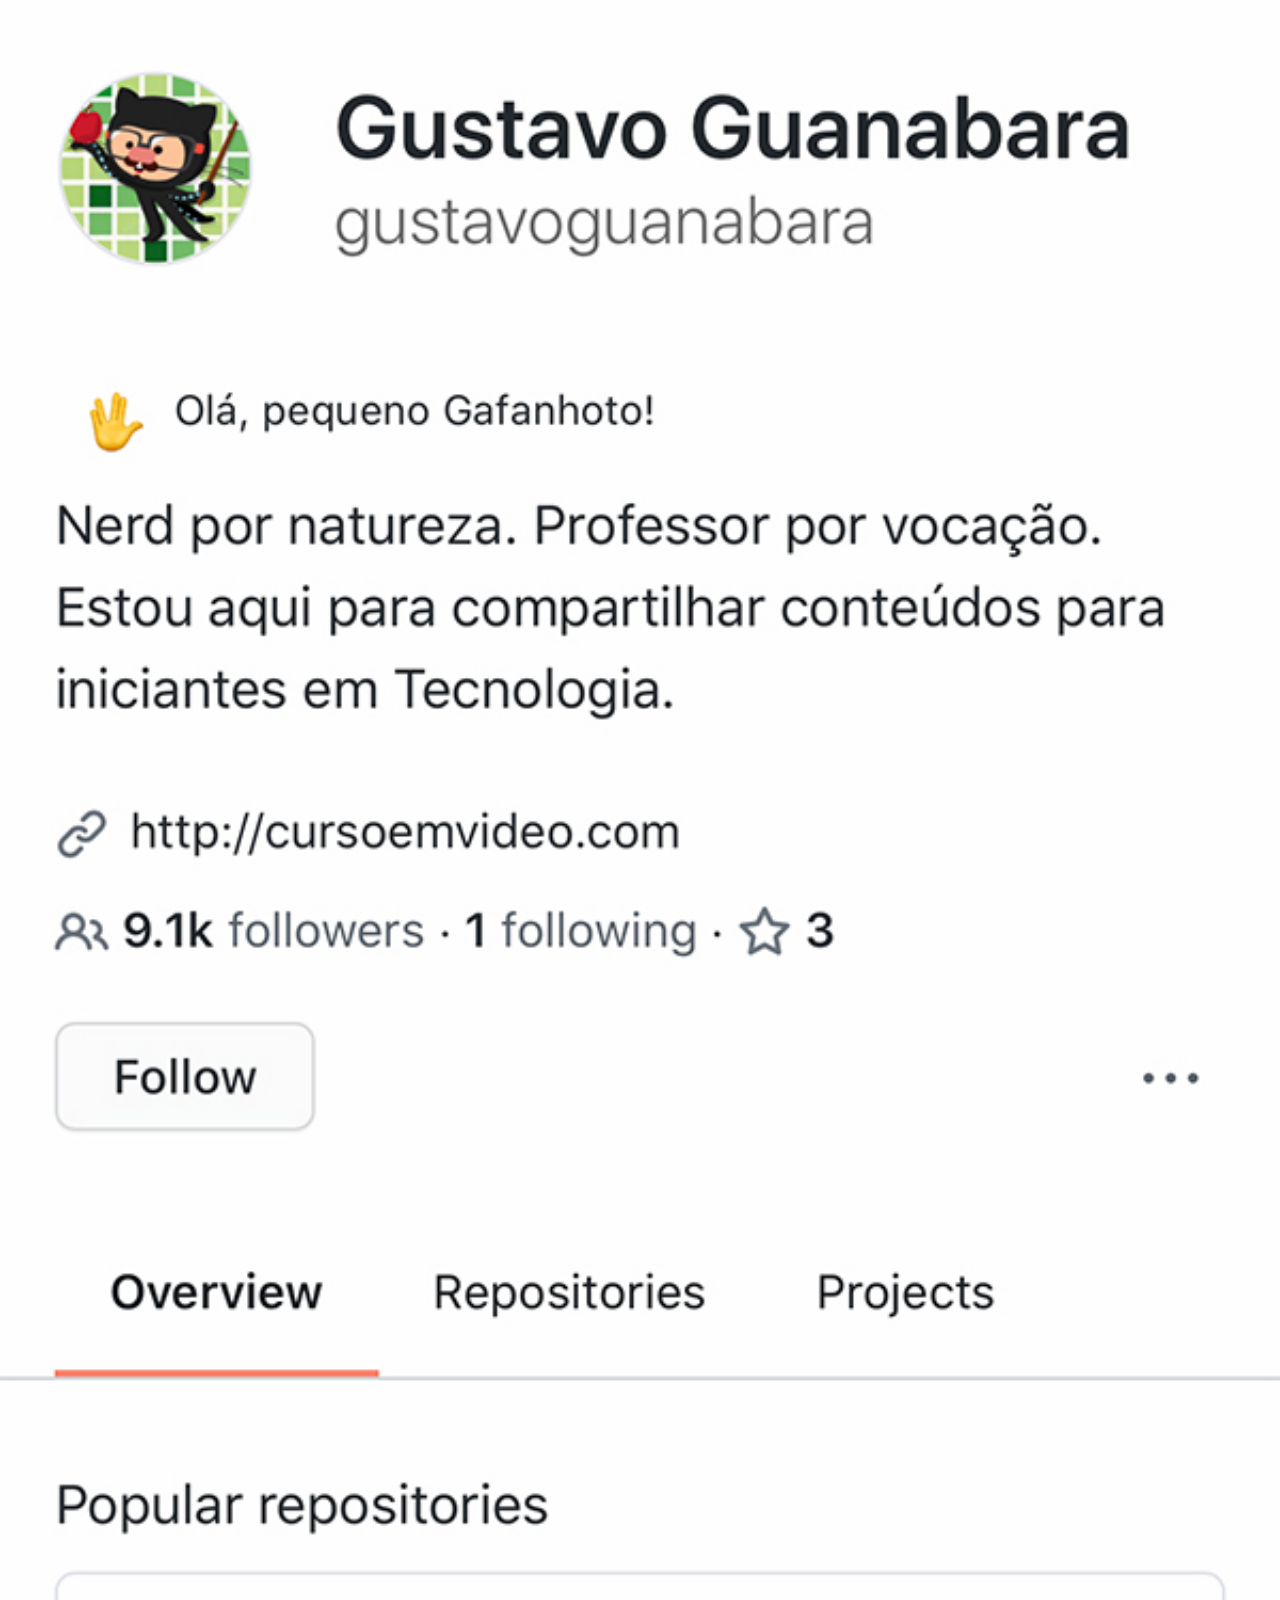
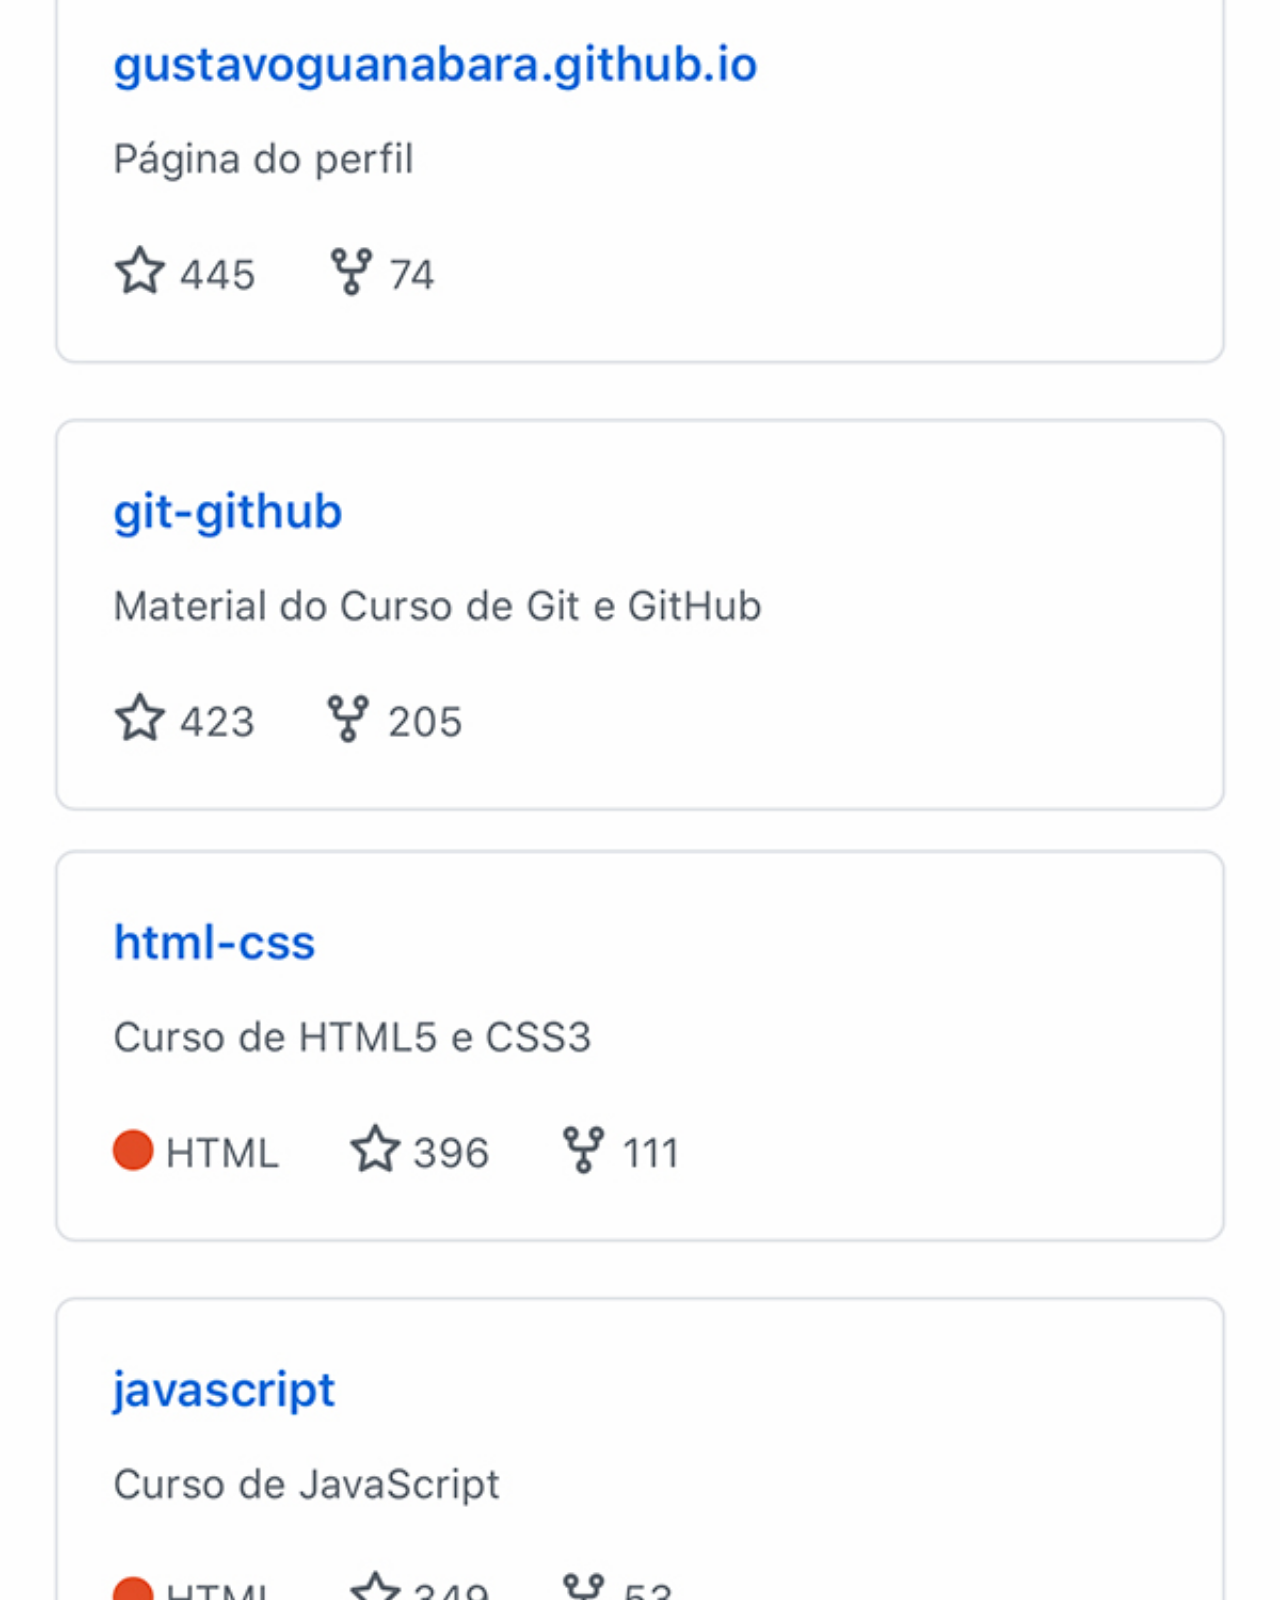
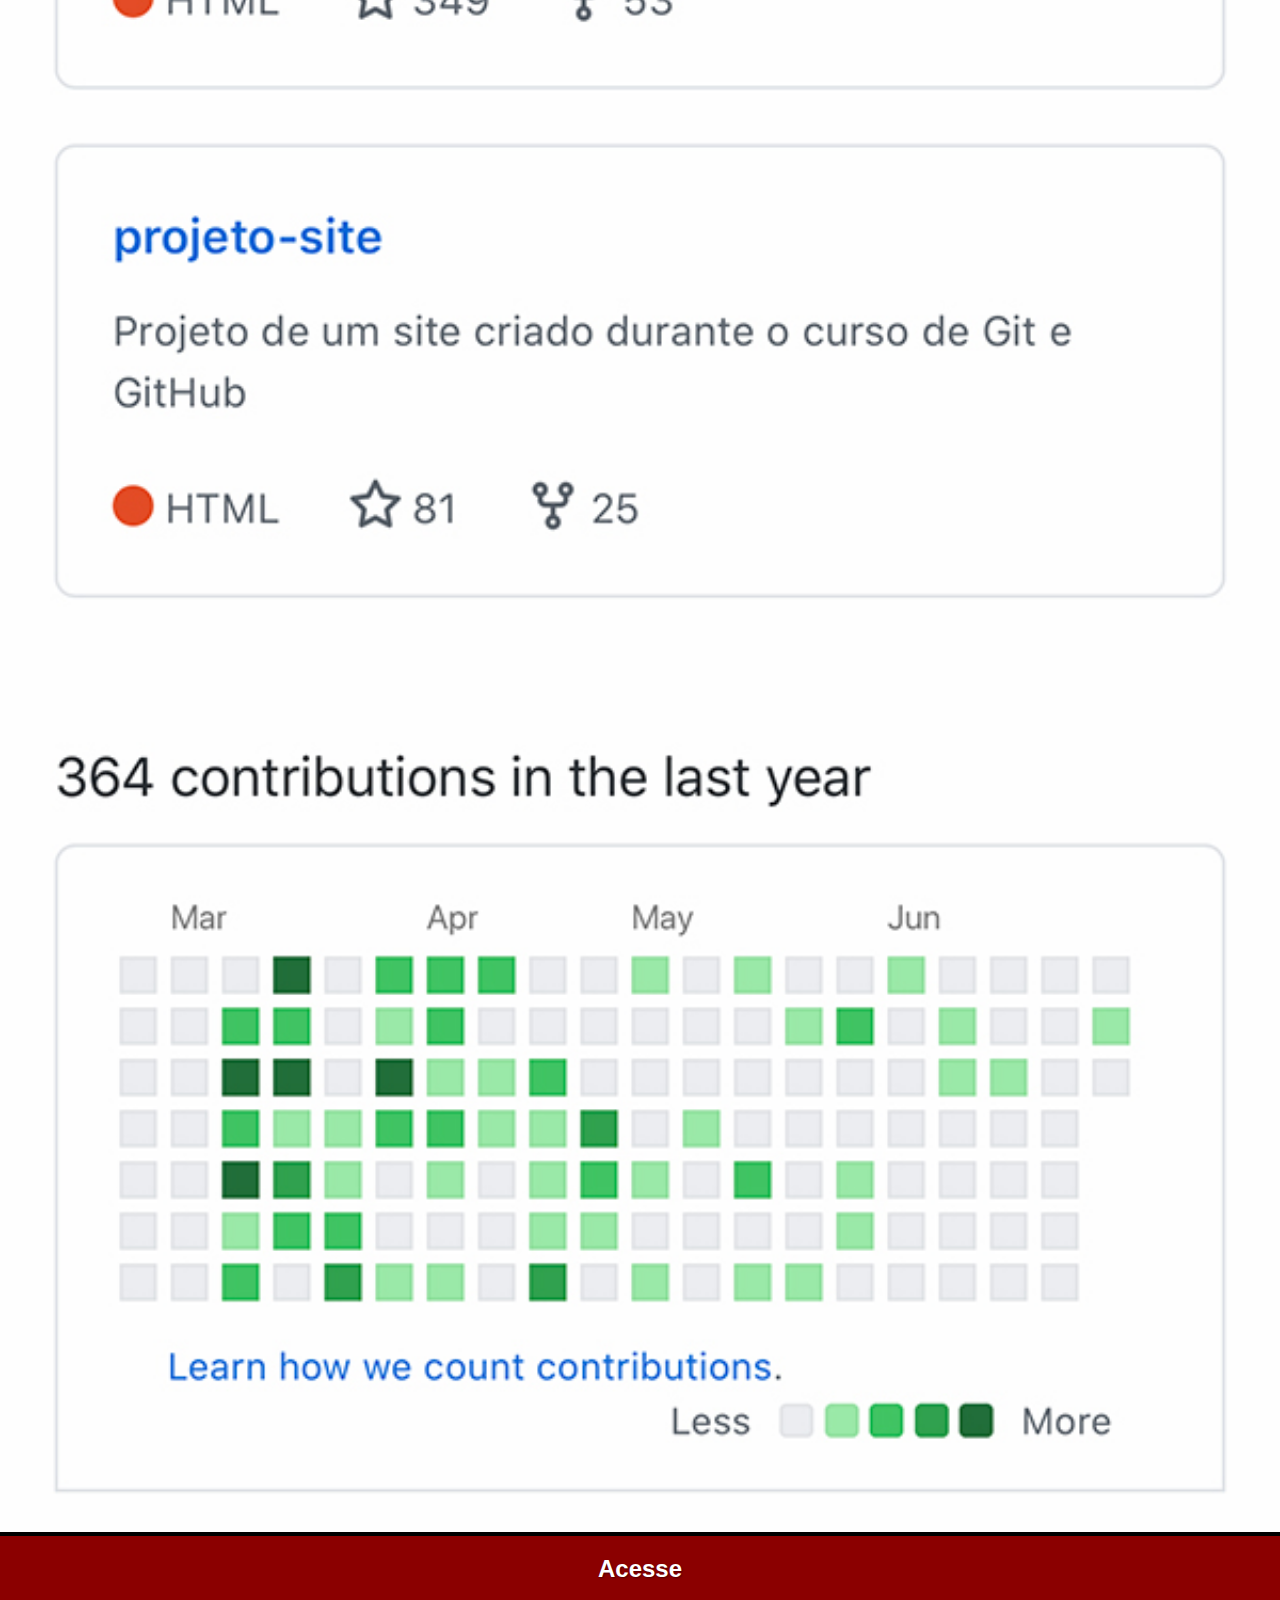
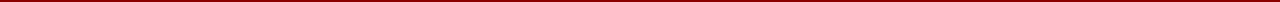
==== pags/pagGithub.html @ ceec60b9 "v.1" ====
<!DOCTYPE html>
<html lang="pt-br">
<head>
    <meta charset="UTF-8">
    <meta name="viewport" content="width=device-width, initial-scale=1.0">
    <title>Github</title>
    <link rel="stylesheet" href="../design/pagstyle.css">
</head>
<body>
    <img src="../images/tela-github.jpg" alt="Github">
    <a href="https://github.com/gustavoguanabara" target="_blank">
        <p>Acesse</p>
    </a>
</body>
</html>
---- design/pagstyle.css ----
@charset "UTF-8";

* {
    margin: 0px;
    padding: 0px;
    font-family: Arial, Helvetica, sans-serif;
    background-color: black;
    scrollbar-width: none;
}

img {
    width: 100%;
}

a {
    display: block;
    text-decoration: none;
}

a > p {
    font-weight: bolder;
    font-size: 1.5em;
    text-align: center;
    color: white;
    text-shadow: 1px 1px 2px rgba(0, 0, 0, 0.425);
    padding: 0.8em;
    background-color: darkred;
}

a > p:hover {
    background-color: red;
}
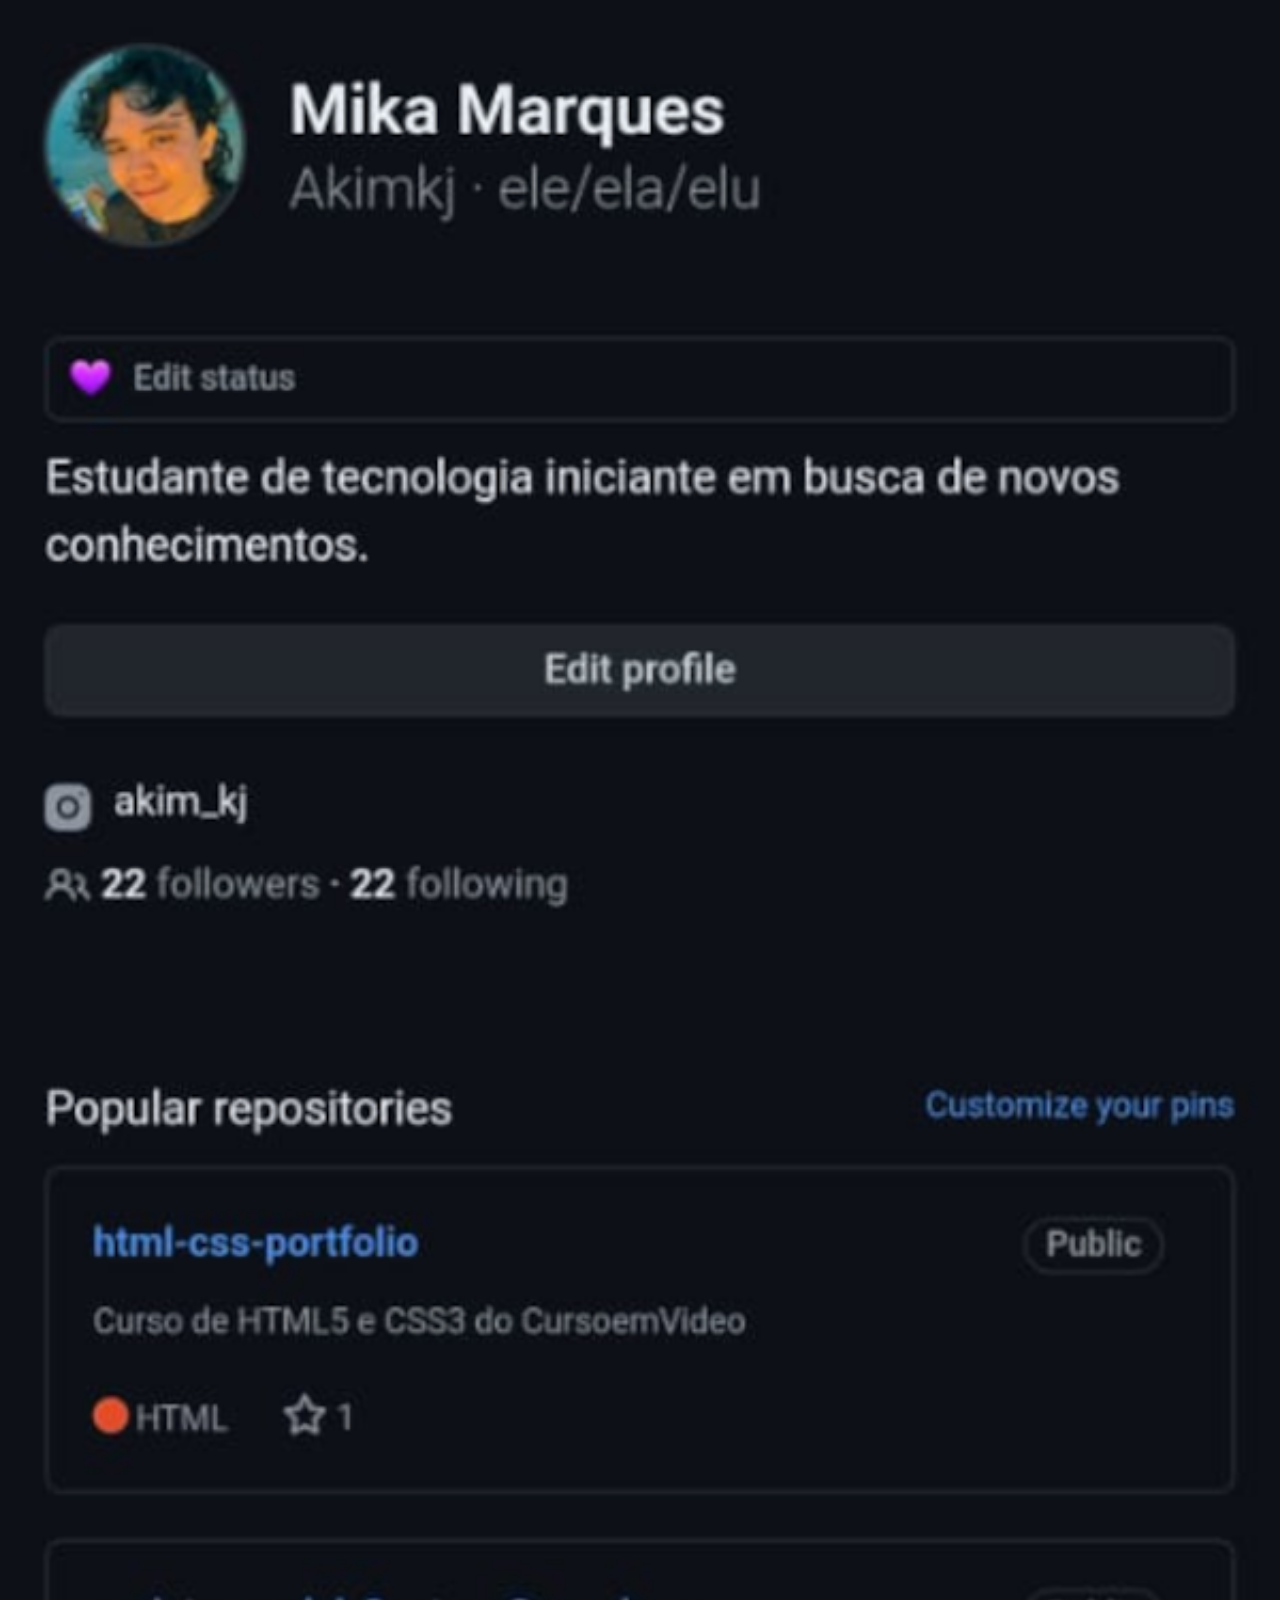
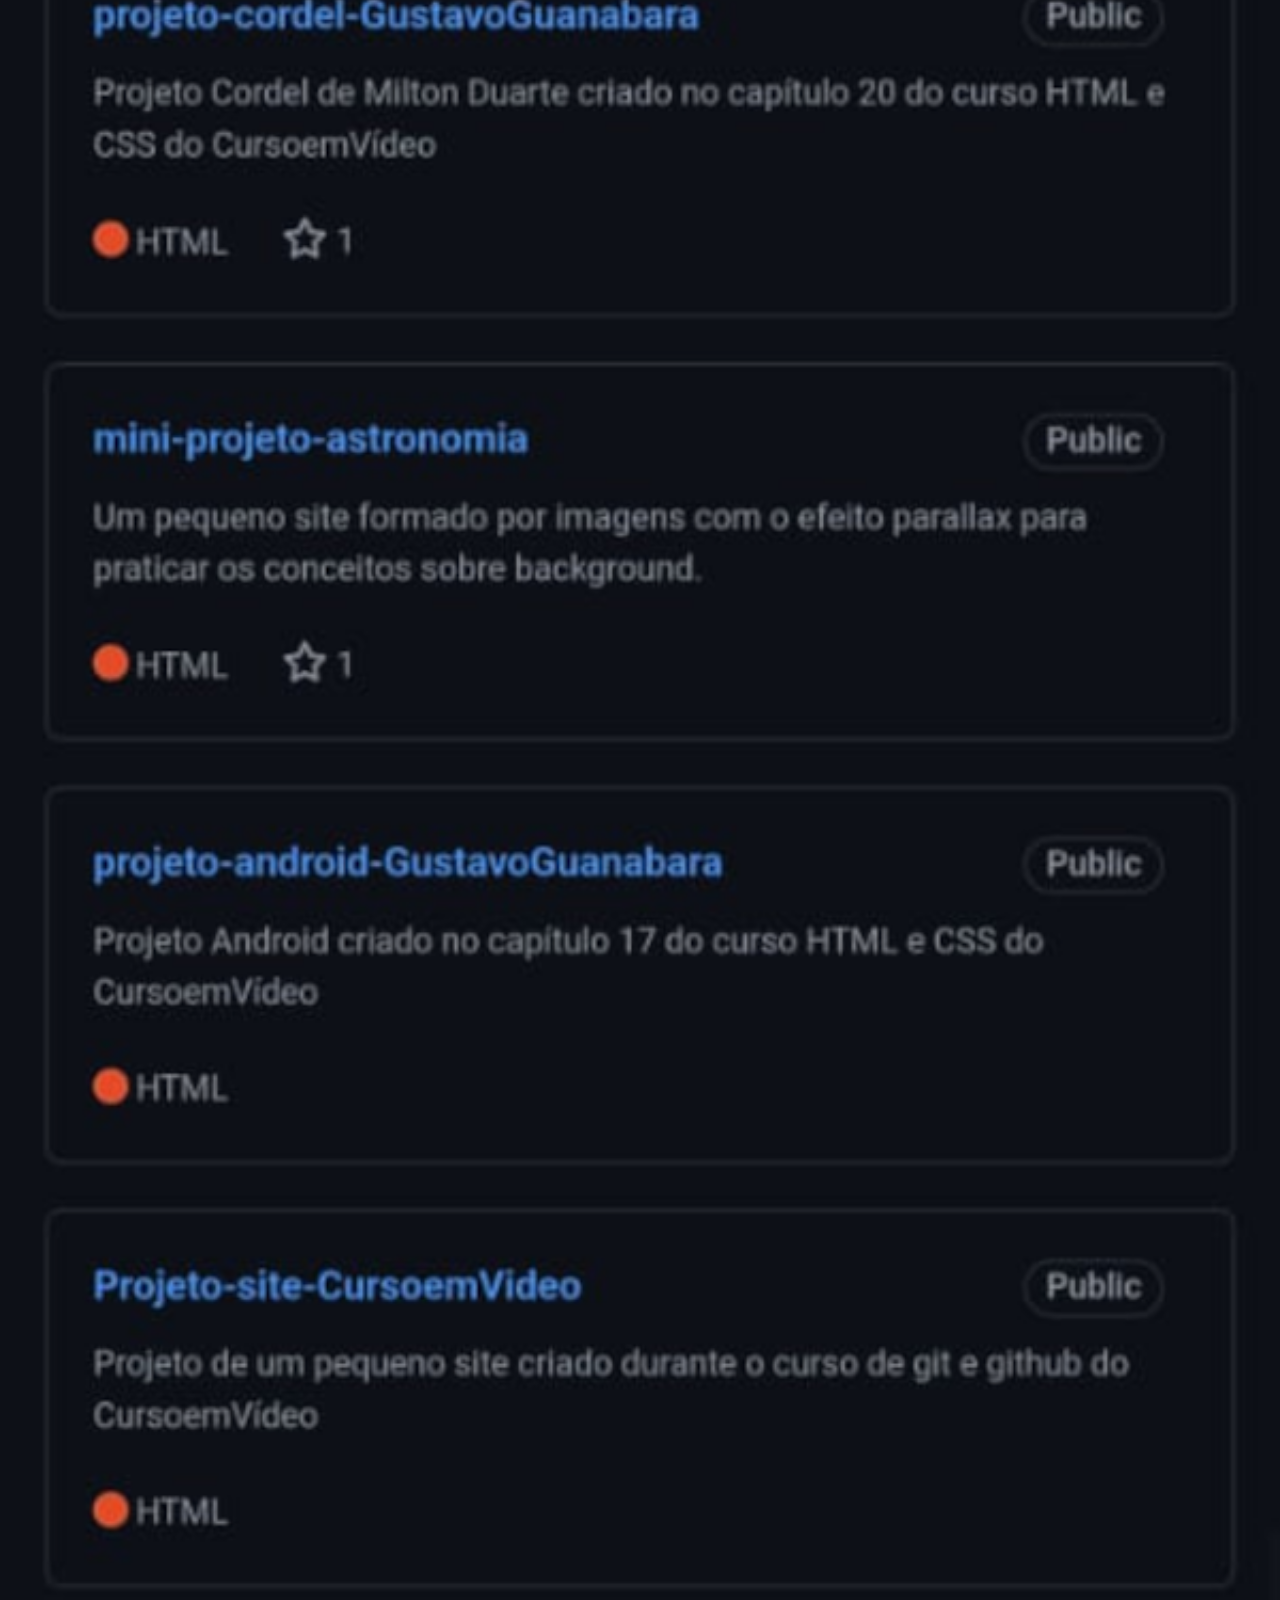
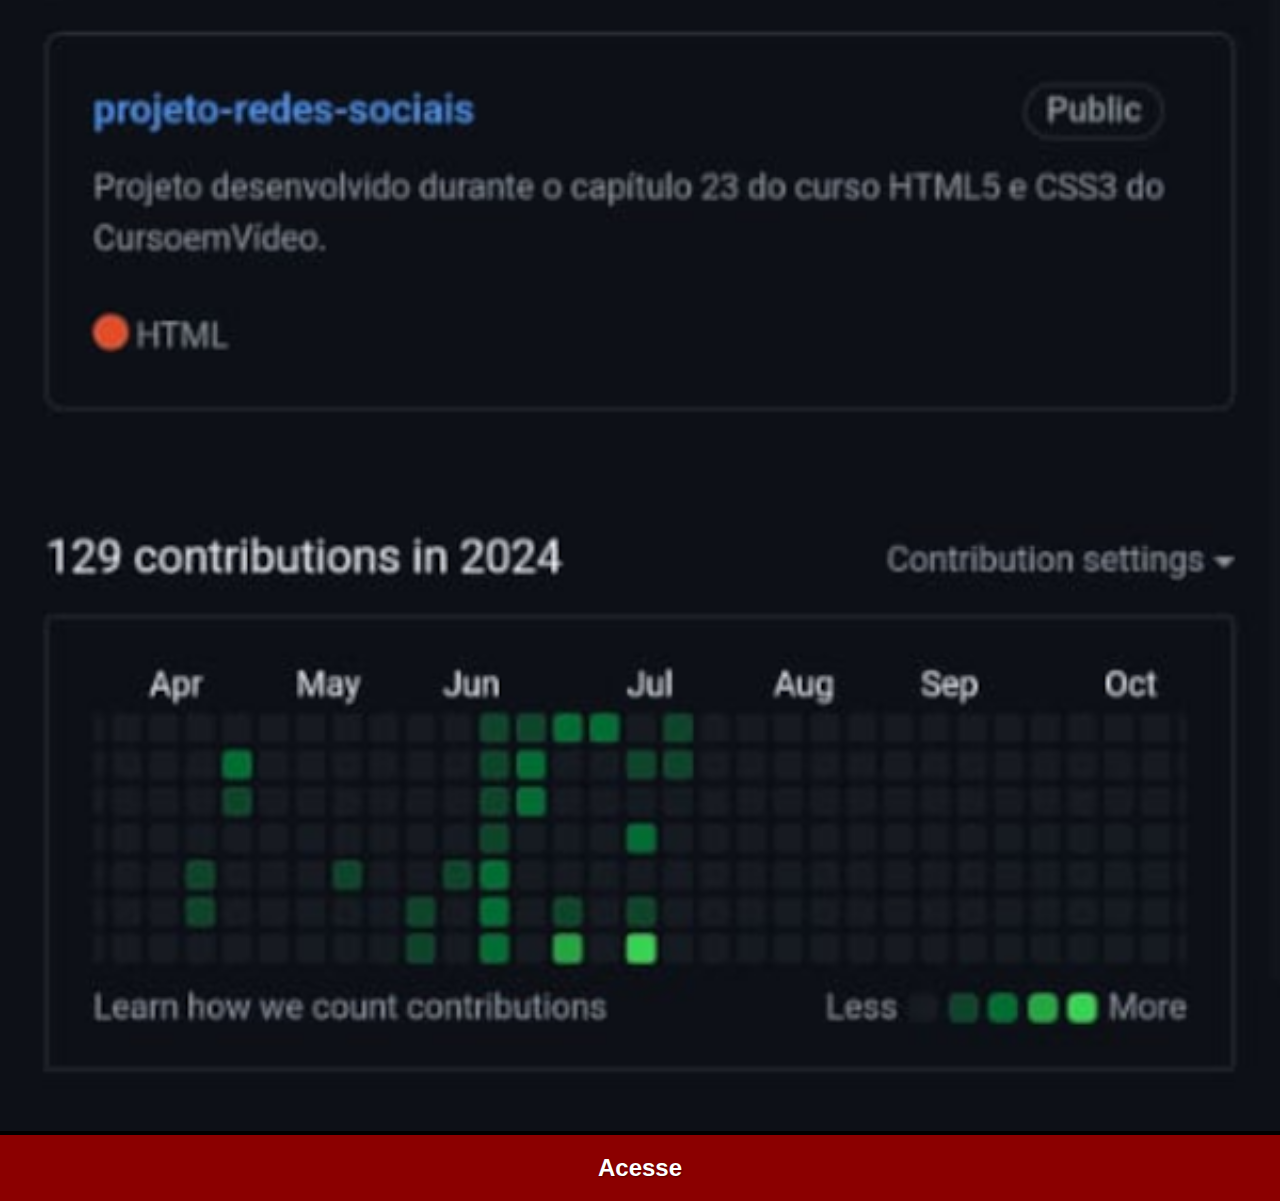
==== commit c3e0e58c: "v.3" ====
--- a/pags/pagGithub.html
+++ b/pags/pagGithub.html
@@ -7,8 +7,8 @@
     <link rel="stylesheet" href="../design/pagstyle.css">
 </head>
 <body>
-    <img src="../images/tela-github.jpg" alt="Github">
-    <a href="https://github.com/gustavoguanabara" target="_blank">
+    <img src="../images/minha-tela-github.png" alt="Github">
+    <a href="https://github.com/Akimkj" target="_blank" rel="external noreferrer noopener">
         <p>Acesse</p>
     </a>
 </body>
